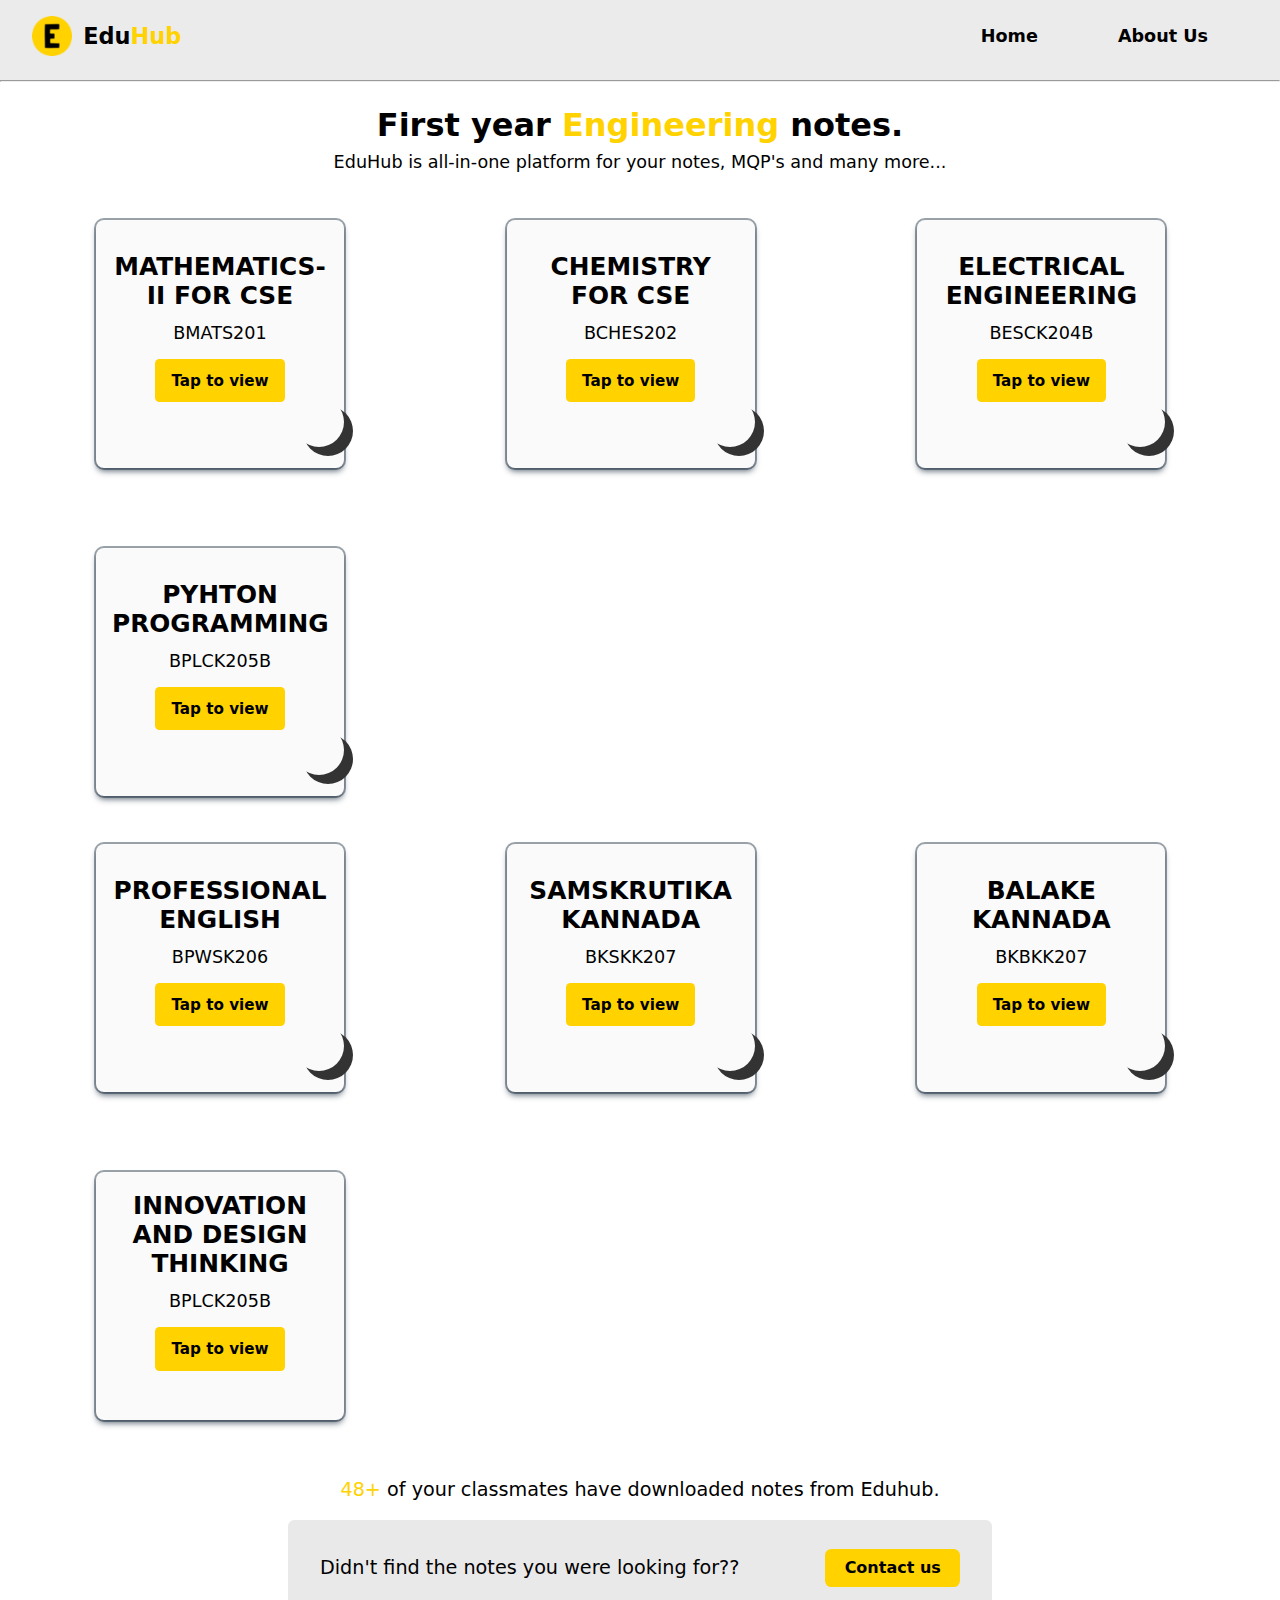
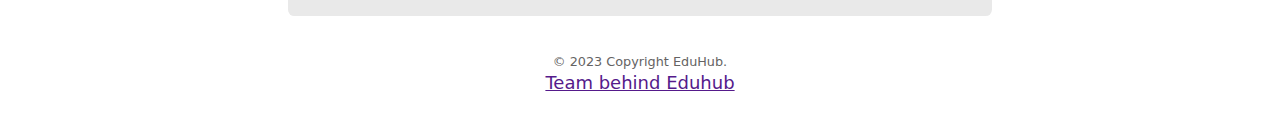
==== index.html @ c38e927f "EduHub (V1.2)" ====
<!DOCTYPE html>
<html lang="en">
<head>
  <meta charset="UTF-8">
  <meta name="viewport" content="width=device-width, initial-scale=1.0">
  <title>EduHub v1.2</title>
  <link rel="preconnect" href="https://fonts.googleapis.com">
  <link rel="preconnect" href="https://fonts.gstatic.com" crossorigin>
  <link href="https://fonts.googleapis.com/css2?family=Raleway:wght@300;400;600;700&display=swap" rel="stylesheet">

  <link rel="stylesheet" href="static/notes.css">
</head>

<body>
  <!-- Header Section -->

  <div class="header">

    <div class="header-container">

      <div class="logo-container">
        <img src="assets/logo.ico" class="logo">
        <div class="logo-name">Edu<span>Hub</span></div>
      </div>

      <div class="navigation-bar">
        <nav>
          <ul>
            <li><a href="#">Home</a></li>
            <li><a href="#">About Us</a></li>
          </ul>
        </nav>
      </div>
    </div>

  </div>

  <hr>

  <!-- Body Section -->

  <div class="text-container">
    <p class="heading">
      First year <span>Engineering</span> notes.
    </p>
    <p class="sub-heading">
      EduHub is all-in-one platform for your notes, MQP's and many more...
    </p>
  </div>

  <div class="row-1">

    <div class="subject-container">
      <p class="subject">
        MATHEMATICS-II FOR CSE
      </p>
      <p class="subject-code">
        BMATS201
      </p>
      <div class="button-container">
        <button class="download-button">
          Tap to view
        </button>
      </div>
      
      <div class="moon"></div>
  
    </div>

    <div class="subject-container">
      <p class="subject">
        CHEMISTRY FOR CSE
      </p>
      <p class="subject-code">
        BCHES202
      </p>
      <div class="button-container">
        <button class="download-button">
          Tap to view
        </button>
      </div>
      
      <div class="moon"></div>
  
    </div>

    <div class="subject-container">
      <p class="subject">
        ELECTRICAL ENGINEERING
      </p>
      <p class="subject-code">
        BESCK204B
      </p>
      <div class="button-container">
        <button class="download-button">
          Tap to view
        </button>
      </div>
      
      <div class="moon"></div>
  
    </div>

    <div class="subject-container">
      <p class="subject">
        PYHTON PROGRAMMING
      </p>
      <p class="subject-code">
        BPLCK205B
      </p>
      <div class="button-container">
        <button class="download-button">
          Tap to view
        </button>
      </div>
      
      <div class="moon"></div>
  
    </div>

  </div>

  <div class="row-1">

    <div class="subject-container">
      <p class="subject">
        PROFESSIONAL ENGLISH
      </p>
      <p class="subject-code">
        BPWSK206
      </p>
      <div class="button-container">
        <button class="download-button">
          Tap to view
        </button>
      </div>
      
      <div class="moon"></div>
  
    </div>

    <div class="subject-container">
      <p class="subject">
        SAMSKRUTIKA KANNADA
      </p>
      <p class="subject-code">
        BKSKK207
      </p>
      <div class="button-container">
        <button class="download-button">
          Tap to view
        </button>
      </div>
      
      <div class="moon"></div>
  
    </div>

    <div class="subject-container">
      <p class="subject">
        BALAKE KANNADA
      </p>
      <p class="subject-code">
        BKBKK207
      </p>
      <div class="button-container">
        <button class="download-button">
          Tap to view
        </button>
      </div>
      
      <div class="moon"></div>
  
    </div>

    <div class="subject-container">
      <p class="subject-idt">
        INNOVATION AND DESIGN THINKING
      </p>
      <p class="subject-code">
        BPLCK205B
      </p>
      <div class="button-container">
        <button class="download-button">
          Tap to view
        </button>
      </div>
  
    </div>

  </div>

  <!-- Footer Section -->

  <p class="facts">
    <span>48+</span> of your classmates have downloaded notes from Eduhub.
  </p>

  <!-- chat gpt-->

  <div class="container">
    <div class="box">
      <p class="message">Didn't find the notes you were looking for??</p>
      <button class="contact-button">Contact us</button>
    </div>
  </div>

  
  <p class="copyright-claim">
    © 2023 Copyright EduHub.
  </p>

  <p class="team">
    <a href="">Team behind Eduhub</a>
  </p>
  

  



</body>
</html>
---- static/notes.css ----
* {
  margin: 0;
  padding: 0;
  font-family: Inter, system-ui, -apple-system, BlinkMacSystemFont, 'Segoe UI', Roboto, Oxygen, Ubuntu, Cantarell, 'Open Sans', 'Helvetica Neue', sans-serif;
  ;
}

.header{
  width: 100%;
  height: 5rem;
  background-color: rgb(235, 235, 235);
}

.header-container{
  display: flex;
  align-items: center;
  justify-content: space-between;
}

.logo-container{
  display: flex;
  align-items: center;
}

.logo{
  margin-left: 2rem;
  width: 2.5rem;
  cursor: pointer;
}

.logo-name{
  margin-left: 0.7rem;
  font-weight: bold;
  font-size: 1.4rem;
}

nav ul{
  display: flex;
}

nav ul li{
  padding: 1.6rem 2.5rem;
  list-style-type: none;
}

nav ul li a{
  text-decoration: none;
  color: black;
  font-weight: bold;
  font-size: 1.1rem;
  cursor: pointer;
}

nav ul li a:hover{
  color: rgb(255,210,0);
  transition: .4s;
  font-size: 1.15rem;
}

.navigation-bar{
  margin-right: 2rem;
}

span{
  color: rgb(255,210,0);
}

.heading{
  font-weight: bold;
  font-size: 2rem;
  text-align: center;
  margin-top: 1.5rem;
}

.sub-heading{
  font-size: 1.1rem;
  text-align: center;
  margin-top: 0.5rem;
}

.subject-container{
  background-color: rgb(250, 250, 250);
  width: 13.5rem;
  height: 13.5rem;
  border-radius: 0.5rem;
  /*
  border: 0.1rem solid rgb(255,210,0);
  */
  margin-top: 3rem;
  margin-left: 6rem;
  padding: 0.5rem 0.5rem;
  box-shadow: rgba(6, 24, 44, 0.4) 0px 0px 0px 2px, rgba(6, 24, 44, 0.65) 0px 4px 6px -1px, rgba(255, 255, 255, 0.08) 0px 1px 0px inset;
  /*
  box-shadow: rgba(0, 0, 0, 0.24) 0px 3px 8px;
  */
}

.subject{
  font-weight: bold;
  text-align: center;
  font-size: 1.55rem;
  margin-top: 1rem;
}

.subject-idt{
  font-weight: bold;
  text-align: center;
  font-size: 1.55rem;
  margin-top: 0.2rem;
}

.subject-code{
  font-size: 1.1rem;
  text-align: center;
  margin-top: 0.8rem;
}

.button-container{
  display: flex;
  justify-content: center;
}

.download-button{
  text-align: center;
  margin-top: 1rem;
  padding: 0.8rem 1rem;
  background-color: rgb(255,210,0);
  border: none;
  border-radius: 0.3em;
  font-weight: bold;
  font-size: 0.95rem;
  cursor: pointer;
}

.moon {
  width: 50px;
  height: 50px;
  border-radius: 50%;
  box-shadow: 9px 9px 0 0 #333;
  margin-left: 182px;
  margin-top: -5px;
}

.row-1{
  display: flex;
  margin-right: 5rem;
  justify-content: space-between;
}

.facts{
  font-size: 1.2rem;
  text-align: center;
  margin: 0 auto;
  max-width: 90%;
  margin-top: 3.6rem;
}

/*ChatGPT code*/

.row-1 {
  display: grid;
  grid-template-columns: repeat(auto-fit, minmax(20rem, 1fr));
  grid-gap: 2rem;
}

.subject-container {
  padding: 1rem;
  text-align: center;
}

/* Add your remaining CSS styles for subject, subject-code, download-button, and moon as needed */

.container {
  display: flex;
  justify-content: center;
  align-items: center;
  margin-top: 1.2rem;
  margin-bottom: 2.4rem;
}

.box {
  width: 70%;
  max-width: 40rem;
  height: 4rem;
  background-color: #e9e9e9;
  display: flex;
  align-items: center;
  justify-content: space-between;
  padding: 1rem 2rem;
  border-radius: 0.4rem;
}

.message {
  font-size: 1.2rem;
}

.contact-button {
  font-size: 1rem;
  padding: 0.6rem 1.2rem;
  background-color: rgb(255,210,0);
  color: black;
  font-weight: bold;
  border: none;
  cursor: pointer;
  border-radius: 0.4rem;
}

.copyright-claim{
  text-align: center;
  font-size: 0.8rem;
  color: rgb(100, 99, 99);
  margin-bottom: 0.2rem;
}

.team{
  text-align: center;
  font-size: large;
  margin-bottom: 1.2rem;
}
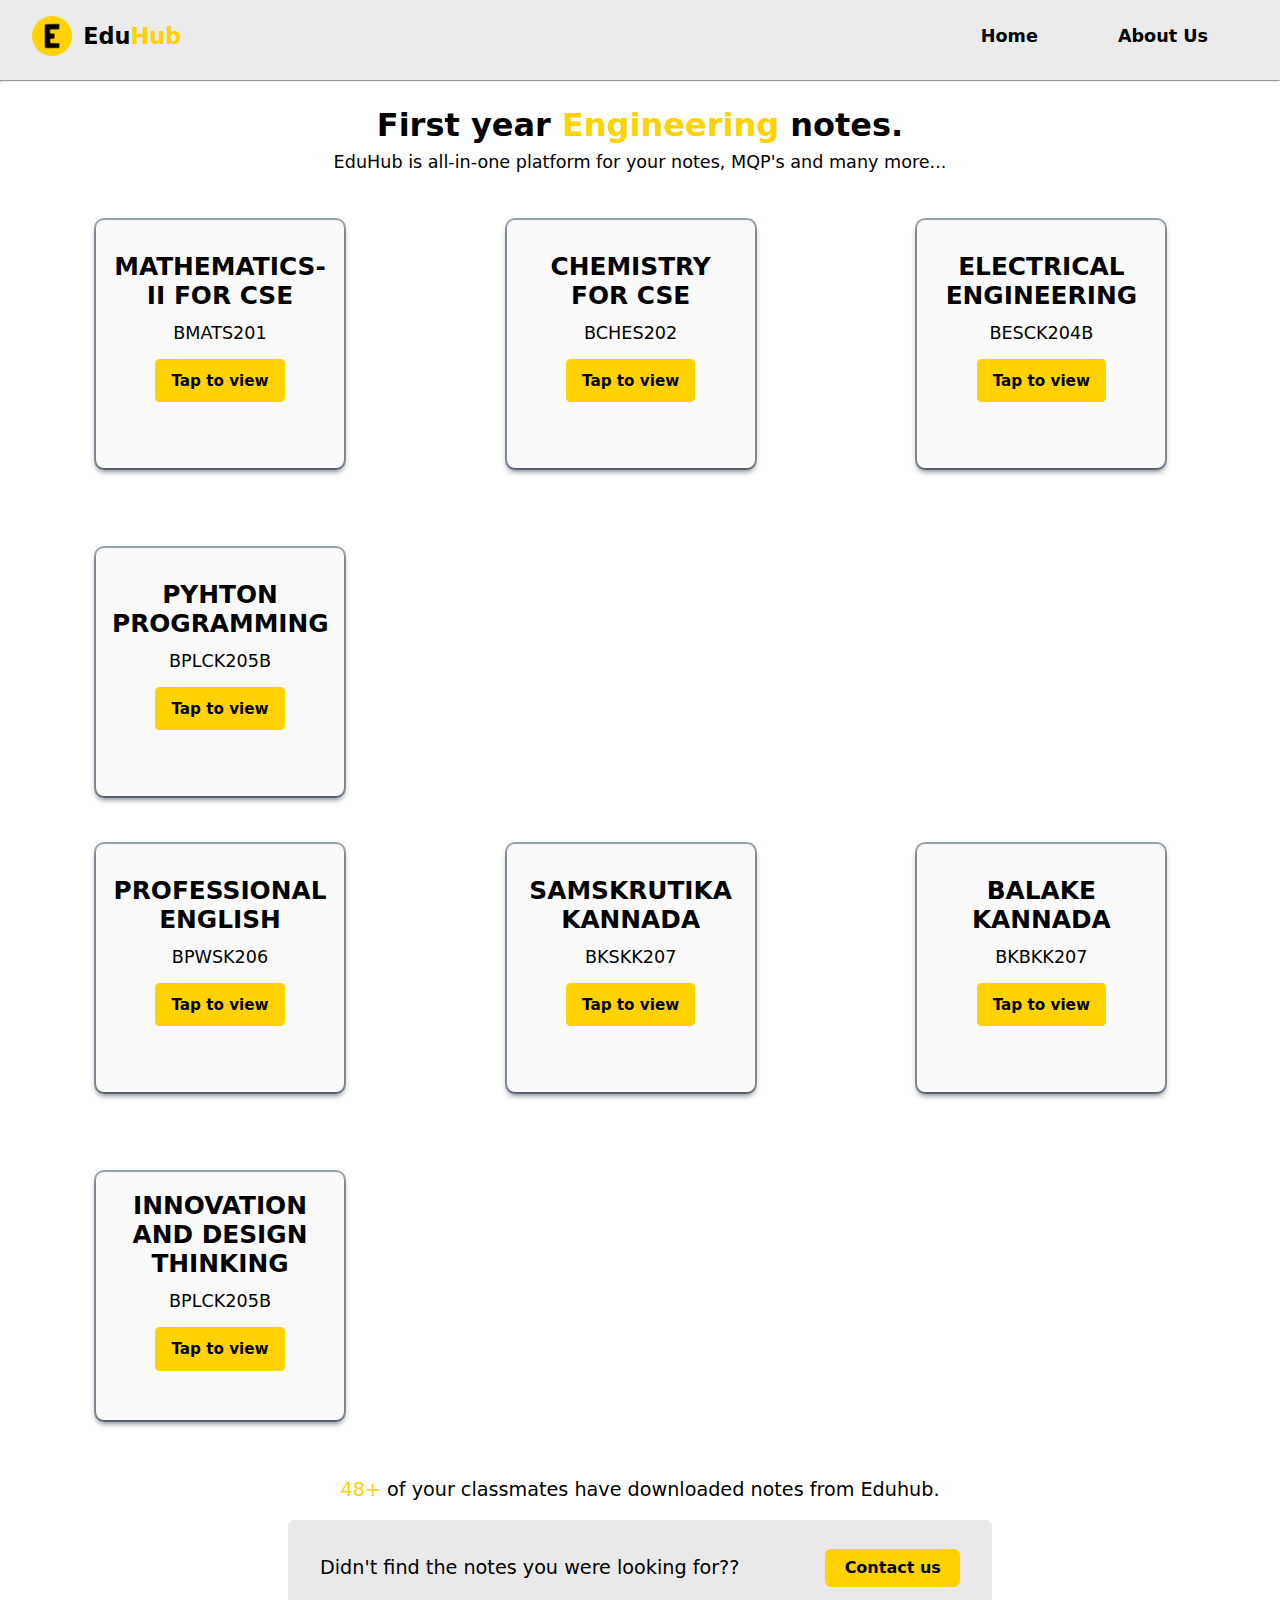
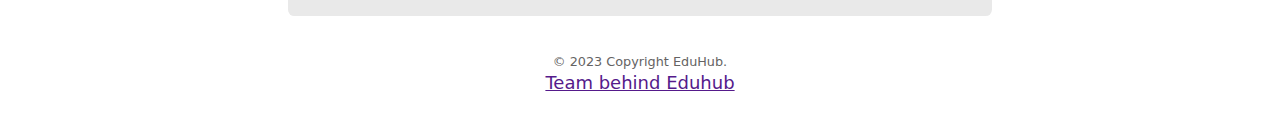
==== commit e3b2b075: "index.html" ====
--- a/index.html
+++ b/index.html
@@ -63,7 +63,6 @@
         </button>
       </div>
       
-      <div class="moon"></div>
   
     </div>
 
@@ -80,7 +79,6 @@
         </button>
       </div>
       
-      <div class="moon"></div>
   
     </div>
 
@@ -97,7 +95,6 @@
         </button>
       </div>
       
-      <div class="moon"></div>
   
     </div>
 
@@ -114,7 +111,6 @@
         </button>
       </div>
       
-      <div class="moon"></div>
   
     </div>
 
@@ -135,7 +131,6 @@
         </button>
       </div>
       
-      <div class="moon"></div>
   
     </div>
 
@@ -152,7 +147,6 @@
         </button>
       </div>
       
-      <div class="moon"></div>
   
     </div>
 
@@ -169,7 +163,6 @@
         </button>
       </div>
       
-      <div class="moon"></div>
   
     </div>
 
@@ -215,9 +208,6 @@
   </p>
   
 
-  
-
-
 
 </body>
-</html>+</html>
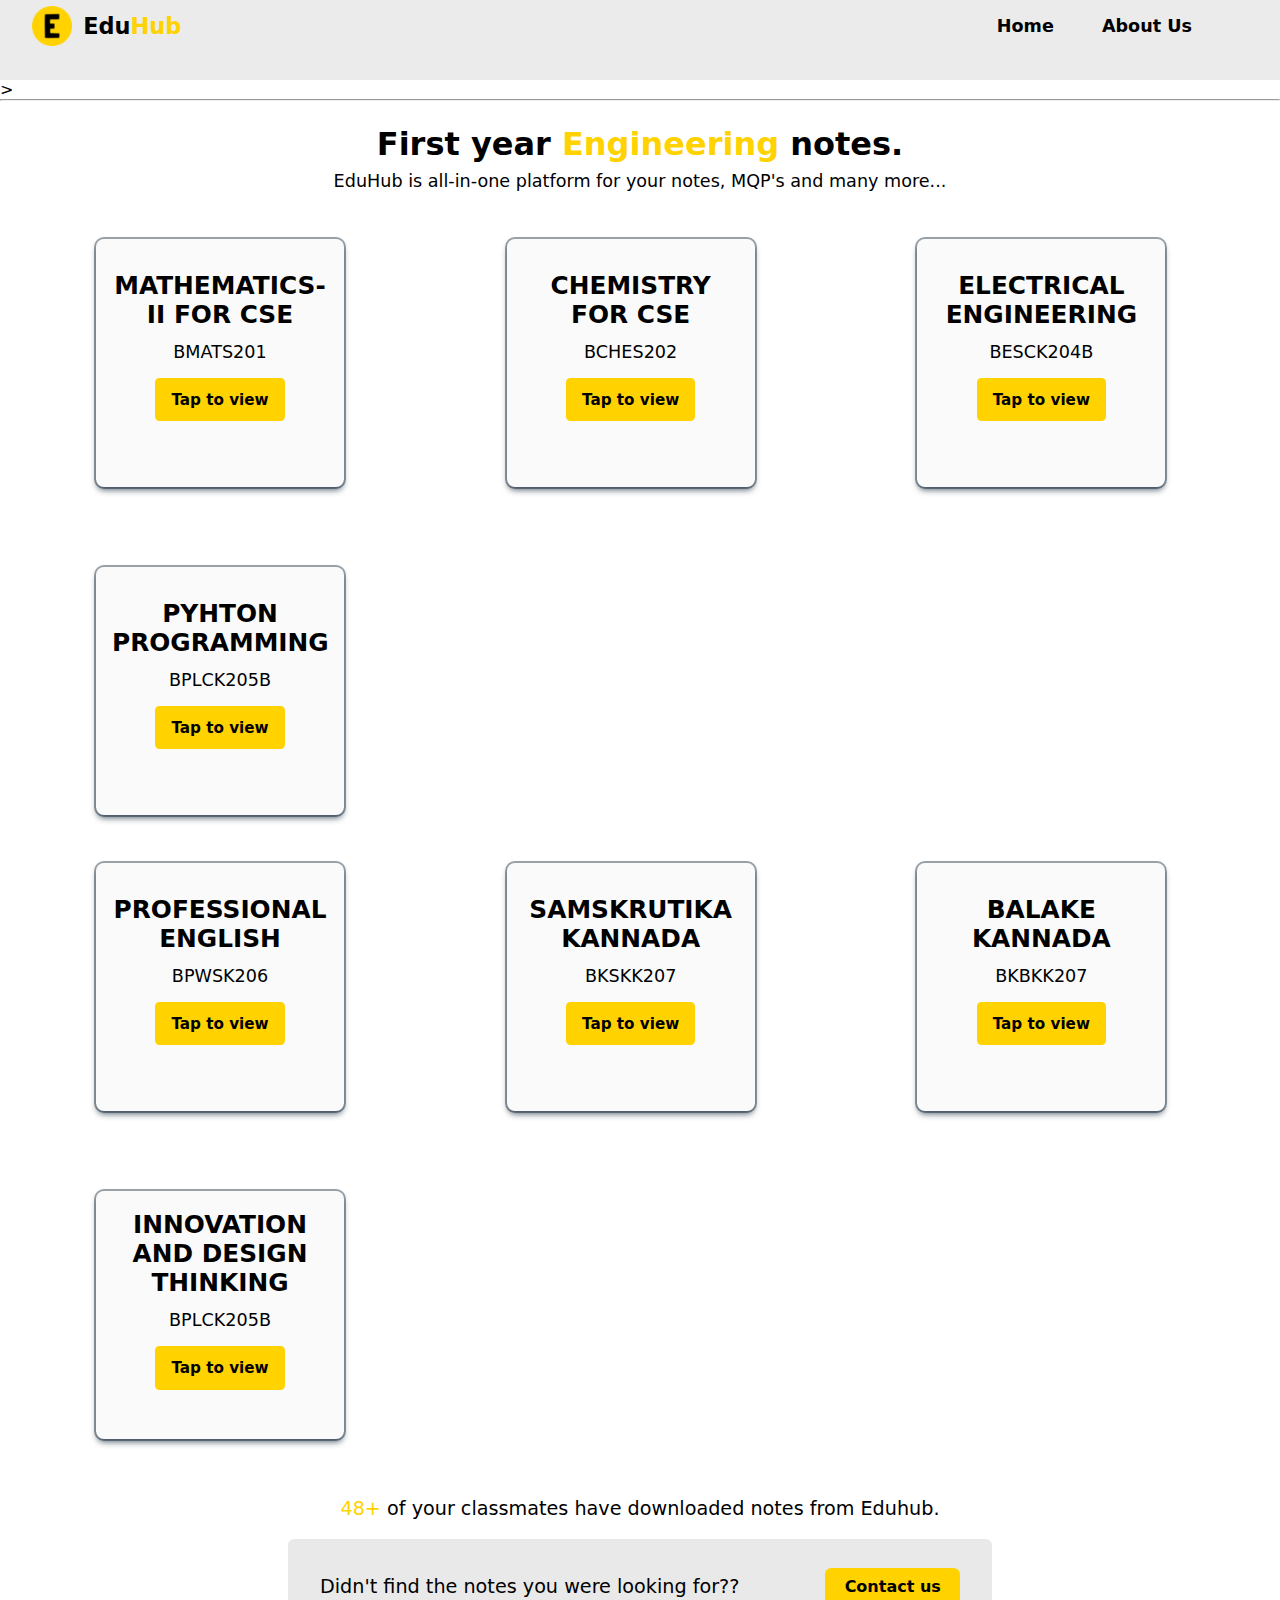
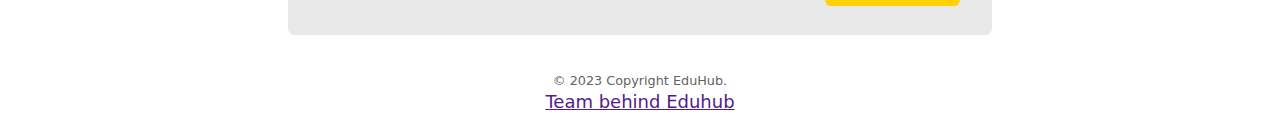
==== commit 6620e35e: "index.html" ====
--- a/index.html
+++ b/index.html
@@ -16,24 +16,24 @@
 
   <div class="header">
 
-    <div class="header-container">
-
-      <div class="logo-container">
-        <img src="assets/logo.ico" class="logo">
-        <div class="logo-name">Edu<span>Hub</span></div>
-      </div>
-
-      <div class="navigation-bar">
-        <nav>
-          <ul>
-            <li><a href="#">Home</a></li>
-            <li><a href="#">About Us</a></li>
-          </ul>
-        </nav>
-      </div>
-    </div>
-
-  </div>
+  <div class="header-container">
+
+    <div class="logo-container">
+      <img src="assets/logo.ico" class="logo">
+      <div class="logo-name">Edu<span>Hub</span></div>
+    </div>
+
+    <nav class="navigation-bar">
+      <ul>
+        <li><a href="#">Home</a></li>
+        <li><a href="#">About Us</a></li>
+      </ul>
+    </nav>
+    
+  </div>
+
+</div>
+>
 
   <hr>
 
--- a/static/notes.css
+++ b/static/notes.css
@@ -2,48 +2,47 @@
   margin: 0;
   padding: 0;
   font-family: Inter, system-ui, -apple-system, BlinkMacSystemFont, 'Segoe UI', Roboto, Oxygen, Ubuntu, Cantarell, 'Open Sans', 'Helvetica Neue', sans-serif;
-  ;
-}
-
-.header{
+}
+
+.header {
   width: 100%;
   height: 5rem;
   background-color: rgb(235, 235, 235);
 }
 
-.header-container{
+.header-container {
   display: flex;
   align-items: center;
   justify-content: space-between;
-}
-
-.logo-container{
-  display: flex;
-  align-items: center;
-}
-
-.logo{
-  margin-left: 2rem;
+  padding: 0 2rem; /* Add some padding to the header */
+}
+
+.logo-container {
+  display: flex;
+  align-items: center;
+}
+
+.logo {
   width: 2.5rem;
   cursor: pointer;
 }
 
-.logo-name{
+.logo-name {
   margin-left: 0.7rem;
   font-weight: bold;
   font-size: 1.4rem;
 }
 
-nav ul{
-  display: flex;
-}
-
-nav ul li{
-  padding: 1.6rem 2.5rem;
+nav ul {
+  display: flex;
+}
+
+nav ul li {
+  padding: 1rem 1.5rem; /* Reduce the padding for mobile devices */
   list-style-type: none;
 }
 
-nav ul li a{
+nav ul li a {
   text-decoration: none;
   color: black;
   font-weight: bold;
@@ -51,19 +50,53 @@
   cursor: pointer;
 }
 
-nav ul li a:hover{
-  color: rgb(255,210,0);
-  transition: .4s;
+nav ul li a:hover {
+  color: rgb(255, 210, 0);
+  transition: 0.4s;
   font-size: 1.15rem;
 }
 
-.navigation-bar{
+.navigation-bar {
   margin-right: 2rem;
 }
 
-span{
-  color: rgb(255,210,0);
-}
+span {
+  color: rgb(255, 210, 0);
+}
+
+/* Media query for mobile devices */
+@media (max-width: 768px) {
+  .header-container {
+    flex-direction: column;
+    align-items: flex-start;
+    padding: 1rem; /* Adjust the padding for mobile devices */
+  }
+
+  .logo-container {
+    margin-bottom: 1rem; /* Add some spacing between logo and navigation for mobile */
+  }
+
+  .logo {
+    margin-left: 0; /* Center the logo on mobile devices */
+  }
+
+  .logo-name {
+    margin-left: 0; /* Center the logo name on mobile devices */
+  }
+
+  nav ul {
+    flex-direction: column; /* Stack navigation items vertically on mobile */
+  }
+
+  nav ul li {
+    padding: 0.5rem 0; /* Reduce the padding for mobile devices */
+  }
+
+  .navigation-bar {
+    margin-right: 0; /* Remove the margin for mobile devices */
+  }
+}
+
 
 .heading{
   font-weight: bold;
@@ -132,15 +165,6 @@
   cursor: pointer;
 }
 
-.moon {
-  width: 50px;
-  height: 50px;
-  border-radius: 50%;
-  box-shadow: 9px 9px 0 0 #333;
-  margin-left: 182px;
-  margin-top: -5px;
-}
-
 .row-1{
   display: flex;
   margin-right: 5rem;
@@ -168,7 +192,7 @@
   text-align: center;
 }
 
-/* Add your remaining CSS styles for subject, subject-code, download-button, and moon as needed */
+/* Add your remaining CSS styles for subject, subject-code, download-button */
 
 .container {
   display: flex;
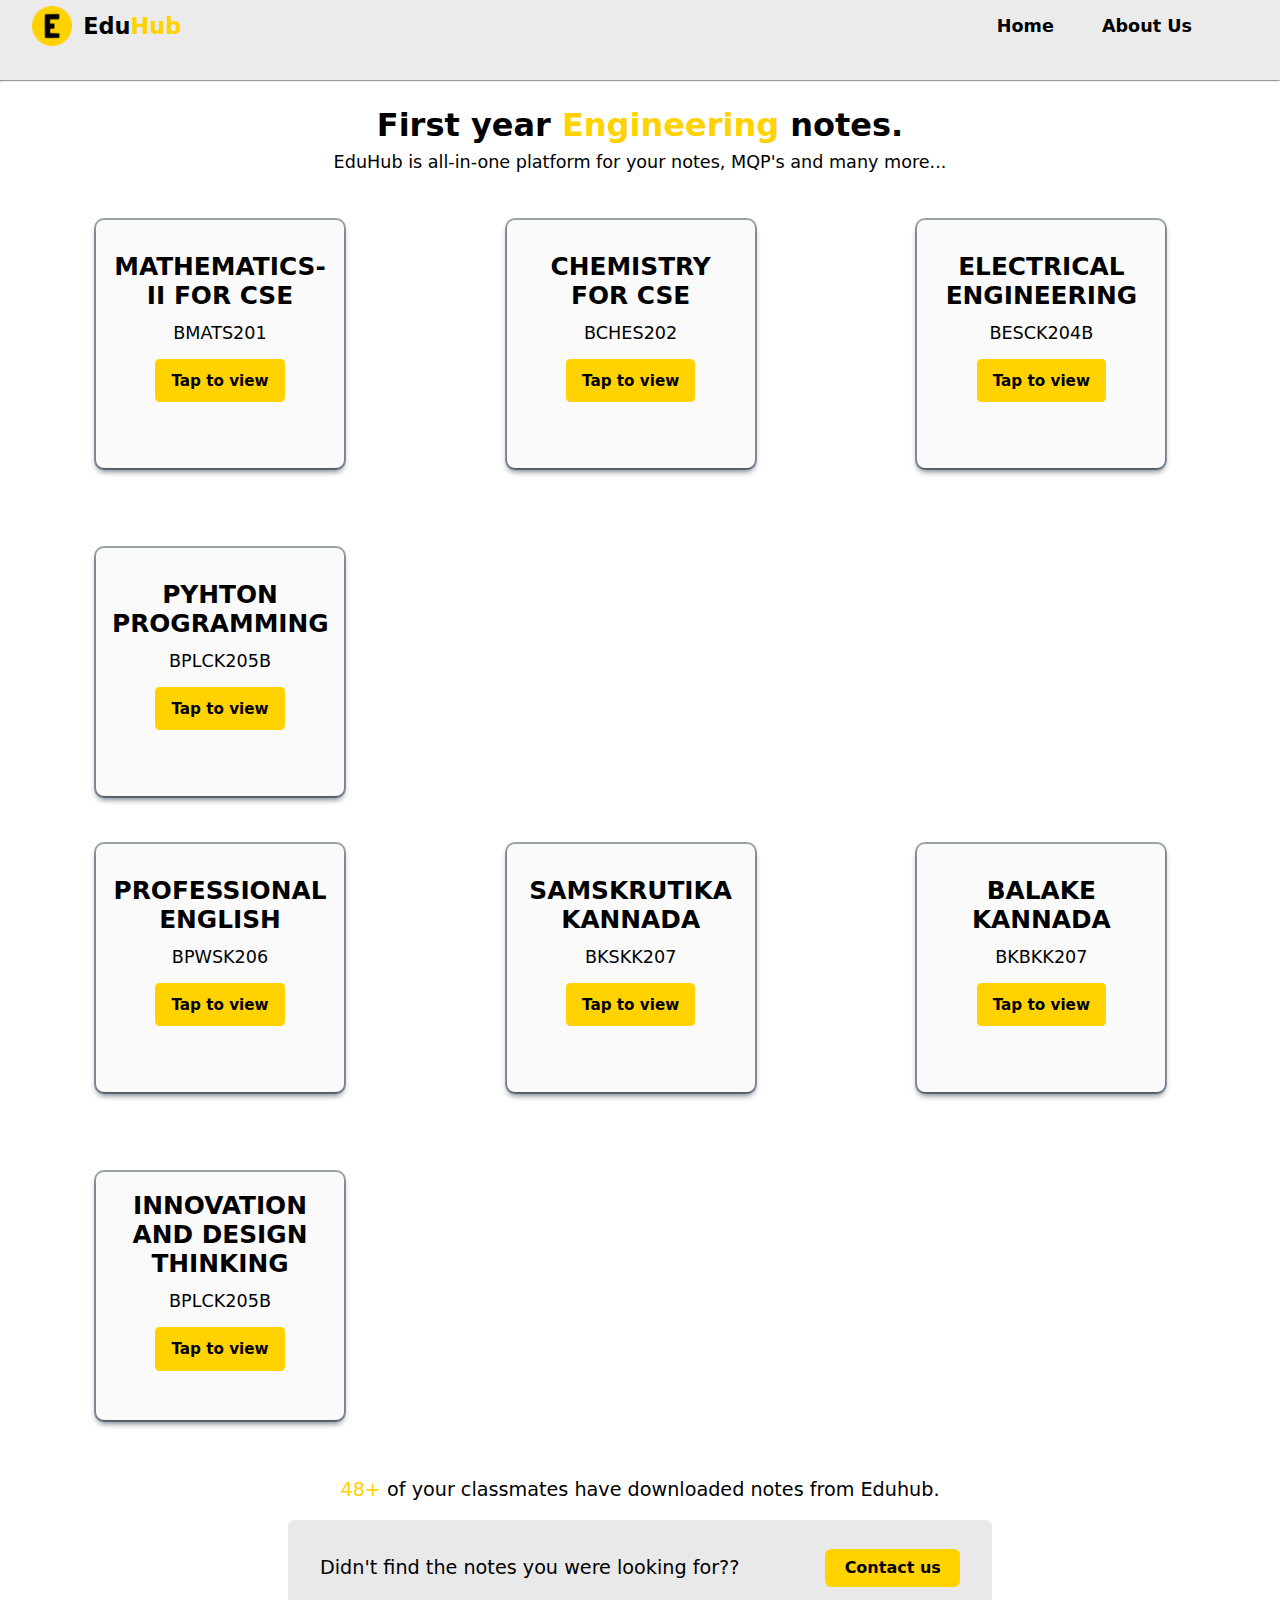
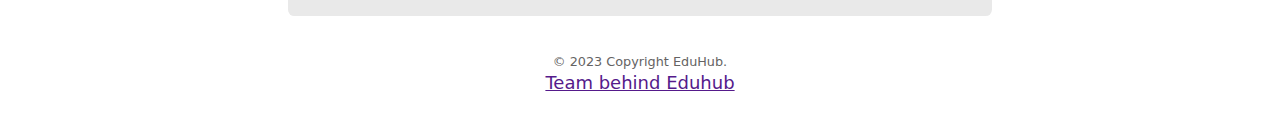
==== commit 9d28e8a2: "index.html" ====
--- a/index.html
+++ b/index.html
@@ -15,25 +15,19 @@
   <!-- Header Section -->
 
   <div class="header">
-
-  <div class="header-container">
-
-    <div class="logo-container">
-      <img src="assets/logo.ico" class="logo">
-      <div class="logo-name">Edu<span>Hub</span></div>
-    </div>
-
-    <nav class="navigation-bar">
-      <ul>
-        <li><a href="#">Home</a></li>
-        <li><a href="#">About Us</a></li>
-      </ul>
-    </nav>
-    
-  </div>
-
-</div>
->
+    <div class="header-container">
+      <div class="logo-container">
+        <img src="assets/logo.ico" class="logo">
+        <div class="logo-name">Edu<span>Hub</span></div>
+      </div>
+      <nav class="navigation-bar">
+        <ul>
+          <li><a href="#">Home</a></li>
+          <li><a href="#">About Us</a></li>
+        </ul>
+      </nav>
+    </div>
+  </div>
 
   <hr>
 
--- a/static/notes.css
+++ b/static/notes.css
@@ -82,6 +82,10 @@
 
   .logo-name {
     margin-left: 0; /* Center the logo name on mobile devices */
+  }
+
+  nav {
+    margin-top: 1rem; /* Add some spacing between logo and navigation for mobile */
   }
 
   nav ul {
